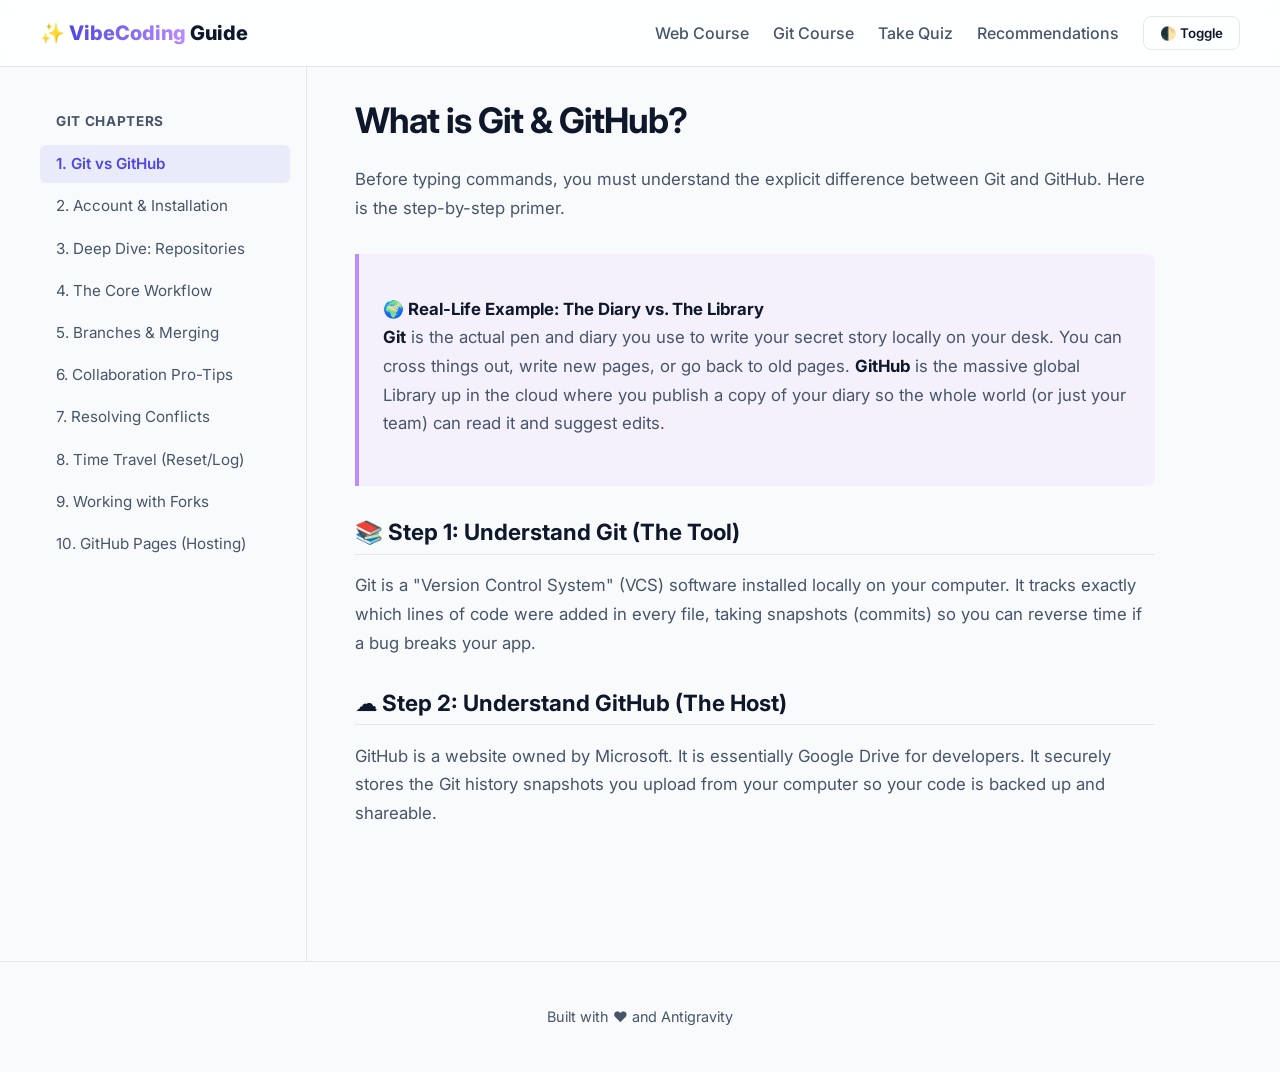
==== git-course.html @ 1c8b215b "Initial commit of VibeCoding website" ====
<!DOCTYPE html>
<html lang="en">
<head>
    <meta charset="UTF-8">
    <meta name="viewport" content="width=device-width, initial-scale=1.0">
    <title>Mastering Git & GitHub</title>
    <link rel="stylesheet" href="style.css">
    <link href="https://fonts.googleapis.com/css2?family=Inter:wght@400;500;600;700;800&display=swap" rel="stylesheet">
</head>
<body>
    <header>
        <div class="header-content">
            <a href="index.html" class="logo" style="text-decoration: none;">✨ <span class="gradient-text">VibeCoding</span> Guide</a>
            <nav>
                <a href="tutorial.html">Web Course</a>
                <a href="git-course.html">Git Course</a>
                <a href="quiz.html">Take Quiz</a>
                <a href="recommendations.html">Recommendations</a>
                <button id="theme-toggle" class="theme-btn">🌓 Toggle</button>
            </nav>
        </div>
    </header>

    <div class="container">
        <aside class="sidebar">
            <h3>Git Chapters</h3>
            <ul id="toc">
                <li class="active" data-target="git_intro">1. Git vs GitHub</li>
                <li data-target="git_setup">2. Account & Installation</li>
                <li data-target="git_repos">3. Deep Dive: Repositories</li>
                <li data-target="git_workflow">4. The Core Workflow</li>
                <li data-target="git_branches">5. Branches & Merging</li>
                <li data-target="git_collab">6. Collaboration Pro-Tips</li>
                <li data-target="git_conflicts">7. Resolving Conflicts</li>
                <li data-target="git_reset">8. Time Travel (Reset/Log)</li>
                <li data-target="git_forks">9. Working with Forks</li>
                <li data-target="git_pages">10. GitHub Pages (Hosting)</li>
            </ul>
        </aside>

        <main id="content">
            <!-- Dynamic content injected here -->
        </main>
    </div>

    <footer>
        <p>Built with ❤️ and Antigravity</p>
    </footer>

    <script src="git-script.js"></script>
</body>
</html>
---- style.css ----
:root {
    /* Light Mode Variables (Default) */
    --bg-main: #f8fafc;
    --bg-card: #ffffff;
    --text-main: #0f172a;
    --text-muted: #475569;
    --accent: #4f46e5;
    --accent-hover: #4338ca;
    --border: #e2e8f0;
    --highlight-bg: rgba(79, 70, 229, 0.08);
    --header-bg: rgba(255, 255, 255, 0.85);
    --pre-bg: #f1f5f9;
    --code-color: #e11d48;
}

body.dark-theme {
    /* Dark Mode Variables */
    --bg-main: #0f1115;
    --bg-card: #161b22;
    --text-main: #c9d1d9;
    --text-muted: #8b949e;
    --accent: #58a6ff;
    --accent-hover: #79c0ff;
    --border: #30363d;
    --highlight-bg: rgba(88, 166, 255, 0.08);
    --header-bg: rgba(22, 27, 34, 0.85);
    --pre-bg: rgba(1, 4, 9, 0.8);
    --code-color: #ff7b72;
}

body {
    margin: 0;
    font-family: 'Inter', system-ui, -apple-system, sans-serif;
    background-color: var(--bg-main);
    color: var(--text-main);
    display: flex;
    flex-direction: column;
    min-height: 100vh;
    transition: background-color 0.3s ease, color 0.3s ease;
}

header {
    background-color: var(--header-bg);
    backdrop-filter: blur(10px);
    border-bottom: 1px solid var(--border);
    position: sticky;
    top: 0;
    z-index: 100;
    transition: background-color 0.3s ease, border-color 0.3s ease;
}

.header-content {
    max-width: 1200px;
    margin: 0 auto;
    padding: 1rem 2rem;
    display: flex;
    justify-content: space-between;
    align-items: center;
}

.logo {
    font-size: 1.25rem;
    font-weight: 800;
    color: var(--text-main);
}
.gradient-text {
    background: linear-gradient(90deg, var(--accent), #bc8cff);
    -webkit-background-clip: text;
    background-clip: text;
    -webkit-text-fill-color: transparent;
}

header nav {
    display: flex;
    align-items: center;
}

header nav a {
    color: var(--text-muted);
    text-decoration: none;
    margin-left: 1.5rem;
    font-weight: 500;
    transition: color 0.2s;
}

header nav a:hover {
    color: var(--text-main);
}

.theme-btn {
    background: transparent;
    border: 1px solid var(--border);
    color: var(--text-main);
    padding: 0.5rem 1rem;
    border-radius: 8px;
    margin-left: 1.5rem;
    cursor: pointer;
    font-family: 'Inter', sans-serif;
    font-weight: 600;
    transition: all 0.2s;
}

.theme-btn:hover {
    background: var(--bg-card);
    border-color: var(--accent);
}

/* Tutorial Layout container */
.container {
    display: flex;
    max-width: 1200px;
    margin: 0 auto;
    width: 100%;
    flex: 1;
}

.sidebar {
    width: 250px;
    padding: 2rem 1rem 2rem 0;
    border-right: 1px solid var(--border);
    position: sticky;
    top: 70px;
    height: calc(100vh - 70px);
    overflow-y: auto;
}

.sidebar h3 {
    font-size: 0.85rem;
    text-transform: uppercase;
    letter-spacing: 0.05em;
    color: var(--text-muted);
    margin-bottom: 1rem;
    padding-left: 1rem;
}

.sidebar ul { list-style: none; padding: 0; margin: 0; }

.sidebar li {
    padding: 0.6rem 1rem;
    margin-bottom: 0.25rem;
    cursor: pointer;
    border-radius: 6px;
    color: var(--text-muted);
    transition: all 0.2s;
    font-size: 0.95rem;
}

.sidebar li:hover {
    background-color: var(--border);
    color: var(--text-main);
}

.sidebar li.active {
    background-color: var(--highlight-bg);
    color: var(--accent);
    font-weight: 600;
}

main#content {
    flex: 1;
    padding: 2rem 3rem;
    max-width: 800px;
}

.chapter-content h1 {
    font-size: 2.2rem;
    color: var(--text-main);
    margin-top: 0;
    margin-bottom: 1.5rem;
    letter-spacing: -1px;
}

.chapter-content h2 {
    font-size: 1.4rem;
    color: var(--text-main);
    margin-top: 2rem;
    margin-bottom: 1rem;
    border-bottom: 1px solid var(--border);
    padding-bottom: 0.5rem;
}

.chapter-content p, .chapter-content ul {
    line-height: 1.7;
    color: var(--text-muted);
    font-size: 1.05rem;
    margin-bottom: 1.5rem;
}
.chapter-content strong { color: var(--text-main); }

.highlight-box {
    background-color: var(--highlight-bg);
    border-left: 4px solid var(--accent);
    padding: 1.5rem;
    border-radius: 0 8px 8px 0;
    margin: 2rem 0;
}

pre {
    background-color: var(--pre-bg);
    padding: 1.2rem;
    border-radius: 8px;
    overflow-x: auto;
    border: 1px solid var(--border);
    margin-bottom: 1.5rem;
}

code {
    font-family: ui-monospace, SFMono-Regular, monospace;
    font-size: 0.9rem;
    background-color: var(--border);
    padding: 0.2em 0.4em;
    border-radius: 6px;
    color: var(--code-color);
}

pre code {
    background-color: transparent;
    padding: 0;
    color: var(--text-main);
}

/* Landing Page Styles */
.landing-main {
    flex: 1;
    display: flex;
    flex-direction: column;
    align-items: center;
    padding: 6rem 2rem;
}

.hero-layout {
    display: flex;
    align-items: center;
    justify-content: space-between;
    gap: 4rem;
    max-width: 1200px;
    width: 100%;
    margin-bottom: 6rem;
}

.hero-content {
    flex: 1;
    text-align: left;
    max-width: 550px;
}

.hero-video-container {
    flex: 1;
    position: relative;
    border-radius: 16px;
    overflow: hidden;
    box-shadow: 0 20px 25px -5px rgba(0, 0, 0, 0.1), 0 10px 10px -5px rgba(0, 0, 0, 0.04);
    border: 1px solid var(--border);
    background-color: var(--pre-bg);
    display: flex;
    align-items: center;
    justify-content: center;
}

.hero-video {
    width: 100%;
    height: auto;
    display: block;
    object-fit: cover;
    transform: scale(1.01); /* Removes minor borders */
}

.btn-outline {
    background-color: transparent; 
    border: 2px solid var(--accent); 
    color: var(--accent);
}

.btn-outline:hover {
    background-color: var(--accent) !important;
    color: #fff !important;
    transform: translateY(-2px);
}

.hero-title {
    font-size: 3.5rem;
    font-weight: 800;
    margin-bottom: 1.5rem;
    line-height: 1.2;
    letter-spacing: -1px;
}

.hero-subtitle {
    font-size: 1.2rem;
    color: var(--text-muted);
    margin-bottom: 2.5rem;
    line-height: 1.6;
}

.btn-primary {
    background-color: var(--accent);
    color: #fff;
    padding: 1rem 2rem;
    font-size: 1.1rem;
    font-weight: 600;
    text-decoration: none;
    border-radius: 8px;
    transition: background-color 0.2s, transform 0.2s;
    display: inline-block;
}

.btn-primary:hover {
    background-color: var(--accent-hover);
    transform: translateY(-2px);
    color: #fff;
}

.features-grid {
    display: grid;
    grid-template-columns: repeat(auto-fit, minmax(300px, 1fr));
    gap: 2rem;
    max-width: 1200px;
    width: 100%;
}

.feature-card {
    background: var(--bg-card);
    border: 1px solid var(--border);
    padding: 2rem;
    border-radius: 12px;
    box-shadow: 0 4px 6px -1px rgba(0, 0, 0, 0.05);
    transition: transform 0.2s, box-shadow 0.2s;
}

.feature-card:hover {
    transform: translateY(-5px);
    box-shadow: 0 10px 15px -3px rgba(0, 0, 0, 0.1);
}

.feature-card h3 {
    margin-top: 0;
    font-size: 1.2rem;
    color: var(--text-main);
}

.feature-card p {
    color: var(--text-muted);
    line-height: 1.6;
    margin-bottom: 0;
}

footer {
    text-align: center;
    padding: 2rem;
    border-top: 1px solid var(--border);
    color: var(--text-muted);
    font-size: 0.9rem;
    margin-top: auto;
}

/* Quiz Box Styles */
.quiz-box {
    background-color: var(--bg-card);
    border: 1px solid var(--border);
    padding: 1.5rem 2rem;
    border-radius: 12px;
    margin-top: 3rem;
    box-shadow: 0 4px 6px -1px rgba(0, 0, 0, 0.05);
}

.quiz-box h3 {
    margin-top: 0;
    color: var(--accent);
    font-size: 1.3rem;
}

.quiz-options {
    display: flex;
    flex-direction: column;
    gap: 0.8rem;
    margin: 1.5rem 0;
}

.quiz-options label {
    display: flex;
    align-items: center;
    gap: 0.8rem;
    cursor: pointer;
    padding: 0.8rem 1rem;
    border-radius: 8px;
    border: 1px solid transparent;
    transition: all 0.2s;
    background-color: var(--pre-bg);
}

.quiz-options label:hover {
    border-color: var(--accent);
}

.quiz-options input[type="radio"] {
    accent-color: var(--accent);
    transform: scale(1.2);
}

.quiz-result {
    margin-top: 1rem;
    font-weight: 600;
    min-height: 1.5rem;
}
.quiz-result.correct { color: #10b981; }
.quiz-result.wrong { color: #ef4444; }

/* Diagram Styles */
.diagram-box {
    display: flex;
    align-items: center;
    justify-content: center;
    gap: 1rem;
    background-color: var(--pre-bg);
    padding: 2rem;
    border-radius: 12px;
    border: 1px solid var(--border);
    margin: 2rem 0;
    overflow-x: auto;
}
.diagram-node {
    background-color: var(--bg-card);
    border: 2px solid var(--accent);
    padding: 1rem 1.5rem;
    border-radius: 8px;
    text-align: center;
    font-weight: 600;
    box-shadow: 0 4px 6px -1px rgba(0, 0, 0, 0.1);
    min-width: 120px;
    flex-shrink: 0;
}
.diagram-node span {
    font-size: 0.85rem;
    color: var(--text-muted);
    font-weight: 400;
    display: block;
    margin-top: 0.5rem;
}
.diagram-node.server { border-color: #10b981; }
.diagram-node.db { border-color: #f59e0b; }
.diagram-node.auth { border-color: #ef4444; }
.diagram-arrow {
    text-align: center;
    color: var(--text-muted);
    font-size: 1.5rem;
    font-weight: bold;
    flex-shrink: 0;
}
.diagram-arrow small {
    display: block;
    font-size: 0.75rem;
    font-weight: normal;
    margin-top: -0.2rem;
}

/* Quiz Box Styles */
.quiz-box {
    background-color: var(--bg-card);
    border: 1px solid var(--border);
    padding: 1.5rem 2rem;
    border-radius: 12px;
    margin-top: 3rem;
    box-shadow: 0 4px 6px -1px rgba(0, 0, 0, 0.05);
}
.quiz-box h3 {
    margin-top: 0;
    color: var(--accent);
    font-size: 1.3rem;
}
.quiz-options {
    display: flex;
    flex-direction: column;
    gap: 0.8rem;
    margin: 1.5rem 0;
}
.quiz-options label {
    display: flex;
    align-items: center;
    gap: 0.8rem;
    cursor: pointer;
    padding: 0.8rem 1rem;
    border-radius: 8px;
    border: 1px solid transparent;
    transition: all 0.2s;
    background-color: var(--pre-bg);
}
.quiz-options label:hover {
    border-color: var(--accent);
}
.quiz-options input[type="radio"] {
    accent-color: var(--accent);
    transform: scale(1.2);
}
.quiz-result {
    margin-top: 1rem;
    font-weight: 600;
    min-height: 1.5rem;
}
.quiz-result.correct { color: #10b981; }
.quiz-result.wrong { color: #ef4444; }

/* Scroll Animation Classes */
.reveal {
    opacity: 0;
    transition: all 0.8s cubic-bezier(0.5, 0, 0, 1);
}
.reveal.active {
    opacity: 1;
    transform: translate(0, 0);
}
.fade-bottom {
    transform: translateY(50px);
}
.fade-left {
    transform: translateX(-50px);
}
.fade-right {
    transform: translateX(50px);
}

/* More Content Section Styles */
.more-content-section {
    margin-top: 6rem;
    max-width: 1200px;
    width: 100%;
    text-align: center;
}
.section-title {
    font-size: 2.5rem;
    margin-bottom: 3rem;
    color: var(--text-main);
}
.info-blocks {
    display: flex;
    gap: 2rem;
    justify-content: center;
    flex-wrap: wrap;
}
.info-block {
    flex: 1;
    min-width: 250px;
    background: var(--bg-card);
    border: 1px solid var(--border);
    padding: 2.5rem 2rem;
    border-radius: 12px;
    box-shadow: 0 4px 6px -1px rgba(0, 0, 0, 0.05);
    text-align: center;
}
.info-block .icon {
    font-size: 3rem;
    margin-bottom: 1.5rem;
}
.info-block h4 {
    color: var(--text-main);
    font-size: 1.3rem;
    margin-top: 0;
    margin-bottom: 1rem;
}
.info-block p {
    color: var(--text-muted);
    line-height: 1.6;
    margin: 0;
}

@media (max-width: 768px) {
    .container { flex-direction: column; }
    .sidebar { width: 100%; height: auto; position: static; border-right: none; border-bottom: 1px solid var(--border); }
    .hero-title { font-size: 2.5rem; text-align: center; }
    .hero-layout { flex-direction: column; gap: 2rem; }
    .hero-content { text-align: center; align-items: center; }
}
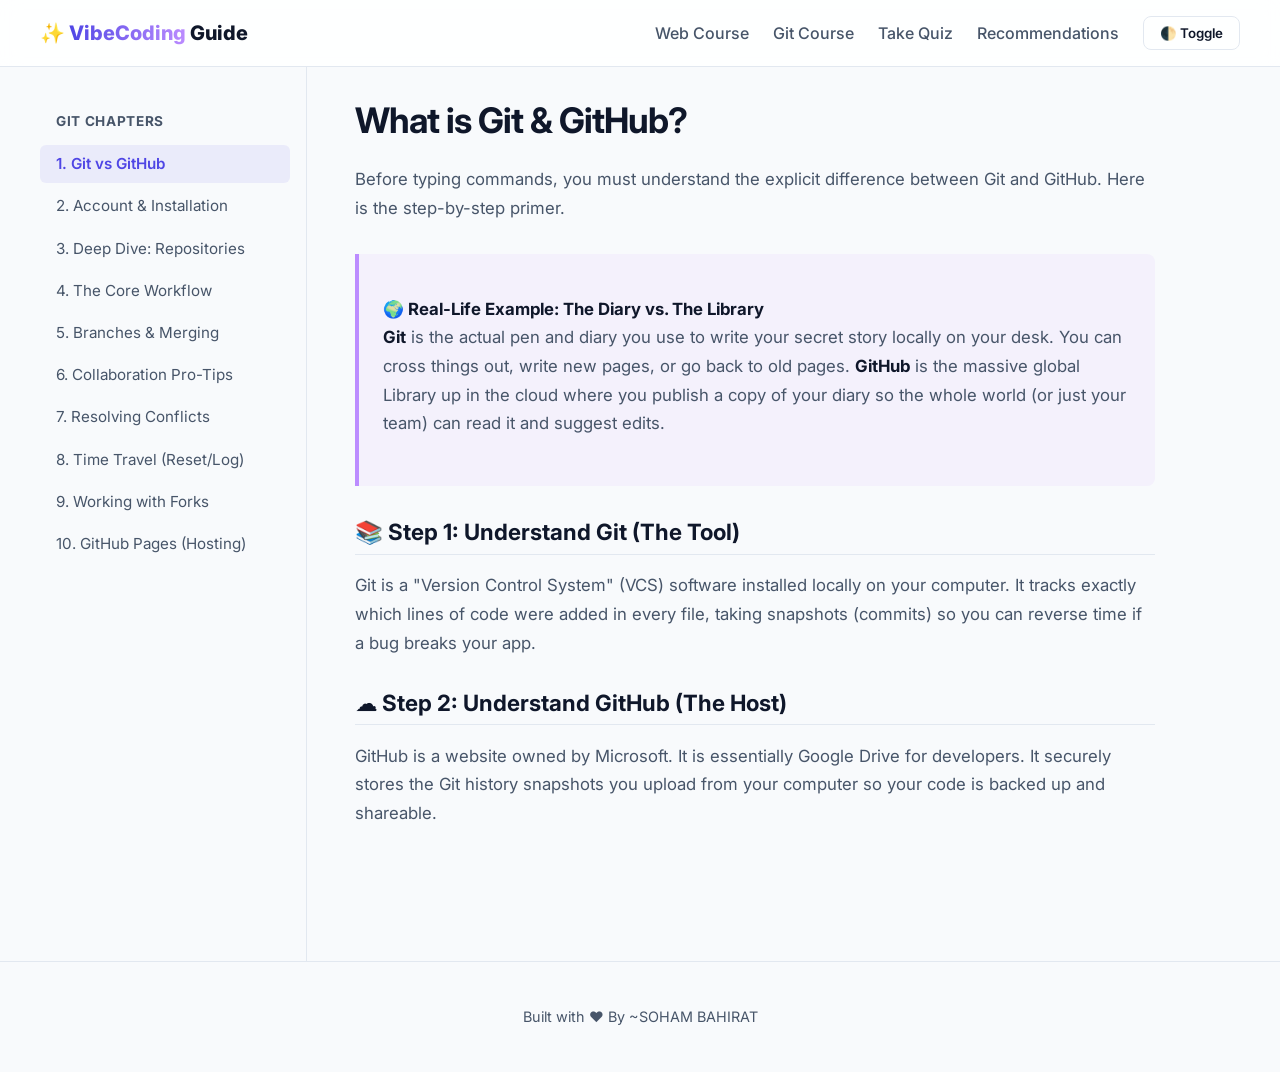
==== commit 5b966485: "Update footer credit to Soham Bahirat" ====
--- a/git-course.html
+++ b/git-course.html
@@ -44,7 +44,7 @@
     </div>
 
     <footer>
-        <p>Built with ❤️ and Antigravity</p>
+        <p>Built with ❤️ By ~SOHAM BAHIRAT</p>
     </footer>
 
     <script src="git-script.js"></script>
--- a/style.css
+++ b/style.css
@@ -563,9 +563,121 @@
 }
 
 @media (max-width: 768px) {
+    .header-content {
+        flex-direction: column;
+        gap: 1rem;
+        padding: 1rem;
+    }
+    
+    header nav {
+        flex-wrap: wrap;
+        justify-content: center;
+        width: 100%;
+        gap: 0.5rem;
+    }
+    
+    header nav a {
+        margin: 0 0.5rem;
+        font-size: 0.85rem;
+    }
+
+    .theme-btn {
+        margin-left: 0;
+        margin-top: 0.5rem;
+        width: 100%;
+    }
+
     .container { flex-direction: column; }
-    .sidebar { width: 100%; height: auto; position: static; border-right: none; border-bottom: 1px solid var(--border); }
-    .hero-title { font-size: 2.5rem; text-align: center; }
-    .hero-layout { flex-direction: column; gap: 2rem; }
-    .hero-content { text-align: center; align-items: center; }
-}
+    
+    .sidebar { 
+        width: 100%; 
+        height: auto; 
+        position: relative; 
+        top: 0;
+        border-right: none; 
+        border-bottom: 1px solid var(--border); 
+        padding: 1rem;
+    }
+
+    .landing-main {
+        padding: 3rem 1.5rem;
+    }
+
+    .hero-layout { 
+        flex-direction: column; 
+        gap: 2rem; 
+        margin-bottom: 4rem;
+        text-align: center;
+    }
+
+    .hero-content { 
+        max-width: 100%;
+        text-align: center; 
+        align-items: center; 
+    }
+
+    .hero-title { 
+        font-size: 2.2rem; 
+        margin-bottom: 1rem;
+    }
+
+    .hero-subtitle {
+        font-size: 1rem;
+        margin-bottom: 2rem;
+    }
+
+    .hero-buttons {
+        display: flex;
+        flex-direction: column;
+        gap: 1rem;
+        width: 100%;
+    }
+
+    .hero-buttons .btn-primary {
+        margin-right: 0 !important;
+        width: 100%;
+        text-align: center;
+    }
+
+    .hero-video-container {
+        width: 100%;
+    }
+
+    .section-title {
+        font-size: 1.8rem;
+    }
+
+    .features-grid {
+        grid-template-columns: 1fr;
+    }
+
+    .info-blocks {
+        flex-direction: column;
+    }
+
+    .info-block {
+        width: 100%;
+    }
+
+    main#content {
+        padding: 2rem 1rem;
+        max-width: 100%;
+    }
+
+    .quiz-box {
+        padding: 1.5rem 1rem;
+        margin-top: 2rem;
+    }
+
+    .chapter-content h1 {
+        font-size: 1.8rem;
+    }
+
+    .chapter-content h2 {
+        font-size: 1.25rem;
+    }
+
+    .highlight-box {
+        padding: 1rem;
+    }
+}
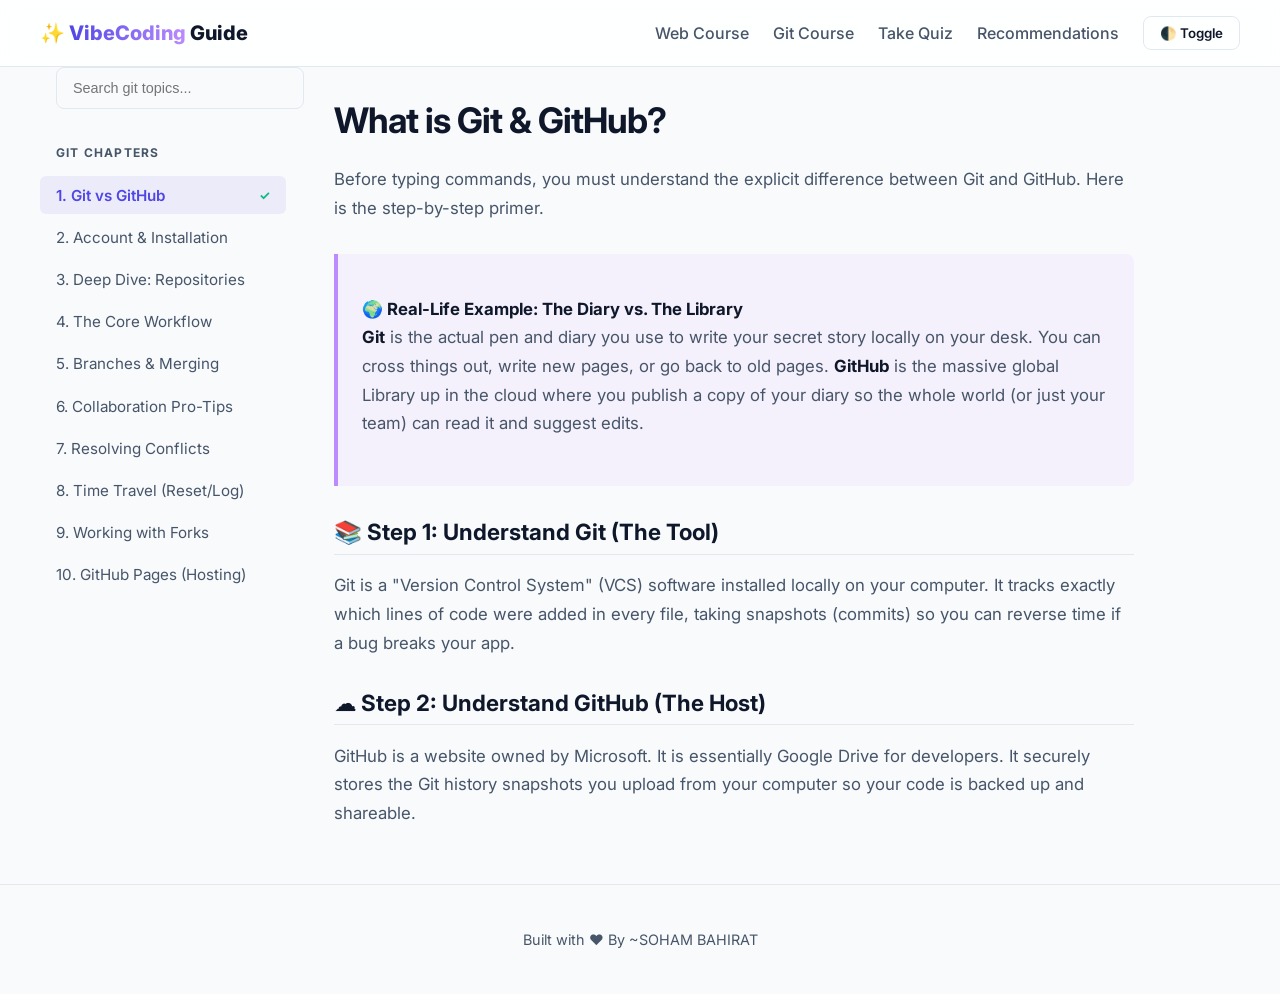
==== commit 47418544: "Senior Developer Upgrade: Mobile navigation drawer, search filter, code copy buttons, progress track" ====
--- a/git-course.html
+++ b/git-course.html
@@ -23,6 +23,9 @@
 
     <div class="container">
         <aside class="sidebar">
+            <div class="sidebar-search">
+                <input type="text" id="chapter-search" placeholder="Search git topics...">
+            </div>
             <h3>Git Chapters</h3>
             <ul id="toc">
                 <li class="active" data-target="git_intro">1. Git vs GitHub</li>
--- a/style.css
+++ b/style.css
@@ -11,6 +11,11 @@
     --header-bg: rgba(255, 255, 255, 0.85);
     --pre-bg: #f1f5f9;
     --code-color: #e11d48;
+    --shadow-sm: 0 1px 2px 0 rgb(0 0 0 / 0.05);
+    --shadow-md: 0 4px 6px -1px rgb(0 0 0 / 0.1), 0 2px 4px -2px rgb(0 0 0 / 0.1);
+    --shadow-lg: 0 10px 15px -3px rgb(0 0 0 / 0.1), 0 4px 6px -4px rgb(0 0 0 / 0.1);
+    --radius-md: 12px;
+    --radius-lg: 16px;
 }
 
 body.dark-theme {
@@ -26,6 +31,9 @@
     --header-bg: rgba(22, 27, 34, 0.85);
     --pre-bg: rgba(1, 4, 9, 0.8);
     --code-color: #ff7b72;
+    --shadow-sm: 0 1px 2px 0 rgb(0 0 0 / 0.3);
+    --shadow-md: 0 4px 6px -1px rgb(0 0 0 / 0.4), 0 2px 4px -2px rgb(0 0 0 / 0.4);
+    --shadow-lg: 0 10px 15px -3px rgb(0 0 0 / 0.5), 0 4px 6px -4px rgb(0 0 0 / 0.5);
 }
 
 body {
@@ -87,6 +95,26 @@
     color: var(--text-main);
 }
 
+.hamburger {
+    display: none;
+    flex-direction: column;
+    gap: 5px;
+    background: transparent;
+    border: none;
+    cursor: pointer;
+    padding: 10px;
+    z-index: 1001;
+}
+
+.hamburger span {
+    display: block;
+    width: 25px;
+    height: 3px;
+    background-color: var(--text-main);
+    border-radius: 3px;
+    transition: all 0.3s ease;
+}
+
 .theme-btn {
     background: transparent;
     border: 1px solid var(--border);
@@ -105,6 +133,89 @@
     border-color: var(--accent);
 }
 
+/* Copy Code Button */
+.code-wrapper {
+    position: relative;
+}
+
+.copy-btn {
+    position: absolute;
+    top: 10px;
+    right: 10px;
+    padding: 6px 12px;
+    font-size: 0.75rem;
+    background: var(--bg-card);
+    border: 1px solid var(--border);
+    color: var(--text-muted);
+    border-radius: 6px;
+    cursor: pointer;
+    transition: all 0.2s;
+    opacity: 0;
+    font-weight: 600;
+}
+
+.code-wrapper:hover .copy-btn {
+    opacity: 1;
+}
+
+.copy-btn:hover {
+    border-color: var(--accent);
+    color: var(--accent);
+}
+
+.copy-btn.copied {
+    background: var(--accent);
+    color: white;
+    border-color: var(--accent);
+}
+
+/* Sidebar Completed States */
+.sidebar li {
+    position: relative;
+    display: flex;
+    justify-content: space-between;
+    align-items: center;
+}
+
+.sidebar li::after {
+    content: "✓";
+    opacity: 0;
+    font-size: 0.8rem;
+    color: #10b981;
+    font-weight: bold;
+    transition: opacity 0.2s;
+}
+
+.sidebar li.completed::after {
+    opacity: 1;
+}
+
+/* Back to Top Button */
+#back-to-top {
+    position: fixed;
+    bottom: 30px;
+    right: 30px;
+    width: 45px;
+    height: 45px;
+    background: var(--accent);
+    color: white;
+    border: none;
+    border-radius: 50%;
+    cursor: pointer;
+    display: none;
+    align-items: center;
+    justify-content: center;
+    font-size: 1.5rem;
+    box-shadow: var(--shadow-lg);
+    z-index: 99;
+    transition: all 0.3s;
+}
+
+#back-to-top:hover {
+    transform: translateY(-5px);
+    background: var(--accent-hover);
+}
+
 /* Tutorial Layout container */
 .container {
     display: flex;
@@ -114,20 +225,31 @@
     flex: 1;
 }
 
-.sidebar {
-    width: 250px;
-    padding: 2rem 1rem 2rem 0;
-    border-right: 1px solid var(--border);
-    position: sticky;
-    top: 70px;
-    height: calc(100vh - 70px);
-    overflow-y: auto;
+.sidebar-search {
+    padding: 0 1rem 1.5rem;
+}
+
+.sidebar-search input {
+    width: 100%;
+    padding: 0.75rem 1rem;
+    background: var(--bg-main);
+    border: 1px solid var(--border);
+    border-radius: 8px;
+    color: var(--text-main);
+    font-size: 0.9rem;
+    transition: all 0.2s;
+}
+
+.sidebar-search input:focus {
+    outline: none;
+    border-color: var(--accent);
+    box-shadow: 0 0 0 3px var(--highlight-bg);
 }
 
 .sidebar h3 {
-    font-size: 0.85rem;
+    font-size: 0.75rem;
     text-transform: uppercase;
-    letter-spacing: 0.05em;
+    letter-spacing: 0.1em;
     color: var(--text-muted);
     margin-bottom: 1rem;
     padding-left: 1rem;
@@ -562,30 +684,95 @@
     margin: 0;
 }
 
-@media (max-width: 768px) {
-    .header-content {
-        flex-direction: column;
-        gap: 1rem;
-        padding: 1rem;
-    }
-    
+/* Newsletter Section */
+.newsletter-section {
+    margin-top: 8rem;
+    width: 100%;
+}
+
+.newsletter-card {
+    background: linear-gradient(135deg, var(--accent), #bc8cff);
+    color: white;
+    padding: 4rem 2rem;
+    border-radius: var(--radius-lg);
+    text-align: center;
+    box-shadow: var(--shadow-lg);
+}
+
+.newsletter-card h2 {
+    font-size: 2rem;
+    margin-bottom: 1rem;
+    color: white;
+}
+
+.newsletter-card p {
+    color: rgba(255, 255, 255, 0.9);
+    margin-bottom: 2.5rem;
+}
+
+.newsletter-form {
+    display: flex;
+    gap: 1rem;
+    max-width: 500px;
+    margin: 0 auto;
+}
+
+.newsletter-form input {
+    flex: 1;
+    padding: 1rem 1.5rem;
+    border-radius: var(--radius-md);
+    border: none;
+    font-size: 1rem;
+    outline: none;
+}
+
+.newsletter-form .btn-primary {
+    background: var(--text-main);
+    white-space: nowrap;
+}
+
+@media (max-width: 992px) {
+    .hamburger {
+        display: flex;
+    }
+
     header nav {
-        flex-wrap: wrap;
-        justify-content: center;
+        position: fixed;
+        top: 0;
+        right: -100%;
+        width: 280px;
+        height: 100vh;
+        background: var(--bg-card);
+        flex-direction: column !important;
+        align-items: flex-start !important;
+        padding: 80px 2rem 2rem;
+        transition: right 0.3s cubic-bezier(0.4, 0, 0.2, 1);
+        box-shadow: -10px 0 30px rgba(0, 0, 0, 0.1);
+        z-index: 1000;
+        gap: 2rem;
+    }
+
+    header nav.active {
+        right: 0;
+    }
+
+    header nav a {
+        margin-left: 0;
+        font-size: 1.1rem;
         width: 100%;
-        gap: 0.5rem;
-    }
-    
-    header nav a {
-        margin: 0 0.5rem;
-        font-size: 0.85rem;
+        padding-bottom: 0.5rem;
+        border-bottom: 1px solid var(--border);
     }
 
     .theme-btn {
         margin-left: 0;
-        margin-top: 0.5rem;
         width: 100%;
     }
+
+    /* Hamburger Animation */
+    .hamburger.open span:nth-child(1) { transform: rotate(45deg) translate(5px, 6px); }
+    .hamburger.open span:nth-child(2) { opacity: 0; }
+    .hamburger.open span:nth-child(3) { transform: rotate(-45deg) translate(5px, -6px); }
 
     .container { flex-direction: column; }
     
@@ -596,16 +783,16 @@
         top: 0;
         border-right: none; 
         border-bottom: 1px solid var(--border); 
-        padding: 1rem;
+        padding: 1.5rem;
     }
 
     .landing-main {
-        padding: 3rem 1.5rem;
+        padding: 4rem 1.5rem;
     }
 
     .hero-layout { 
-        flex-direction: column; 
-        gap: 2rem; 
+        flex-direction: column-reverse; 
+        gap: 3rem; 
         margin-bottom: 4rem;
         text-align: center;
     }
@@ -613,71 +800,35 @@
     .hero-content { 
         max-width: 100%;
         text-align: center; 
-        align-items: center; 
-    }
-
-    .hero-title { 
-        font-size: 2.2rem; 
-        margin-bottom: 1rem;
-    }
-
-    .hero-subtitle {
-        font-size: 1rem;
-        margin-bottom: 2rem;
-    }
-
-    .hero-buttons {
         display: flex;
         flex-direction: column;
-        gap: 1rem;
+        align-items: center; 
+    }
+
+    .hero-title { 
+        font-size: 2.5rem; 
+        margin-bottom: 1rem;
+    }
+
+    .hero-buttons {
+        flex-direction: column;
         width: 100%;
     }
 
     .hero-buttons .btn-primary {
         margin-right: 0 !important;
         width: 100%;
-        text-align: center;
-    }
-
-    .hero-video-container {
-        width: 100%;
-    }
-
-    .section-title {
-        font-size: 1.8rem;
-    }
-
-    .features-grid {
-        grid-template-columns: 1fr;
-    }
-
-    .info-blocks {
-        flex-direction: column;
-    }
-
-    .info-block {
-        width: 100%;
     }
 
     main#content {
-        padding: 2rem 1rem;
+        padding: 2rem 1.5rem;
         max-width: 100%;
     }
-
-    .quiz-box {
-        padding: 1.5rem 1rem;
-        margin-top: 2rem;
-    }
-
-    .chapter-content h1 {
-        font-size: 1.8rem;
-    }
-
-    .chapter-content h2 {
-        font-size: 1.25rem;
-    }
-
-    .highlight-box {
-        padding: 1rem;
-    }
-}
+}
+
+@media (max-width: 576px) {
+    .hero-title { font-size: 2rem; }
+    .section-title { font-size: 1.8rem; }
+    .diagram-box { padding: 1rem; }
+    .diagram-node { min-width: 100px; padding: 0.8rem; font-size: 0.9rem; }
+}
